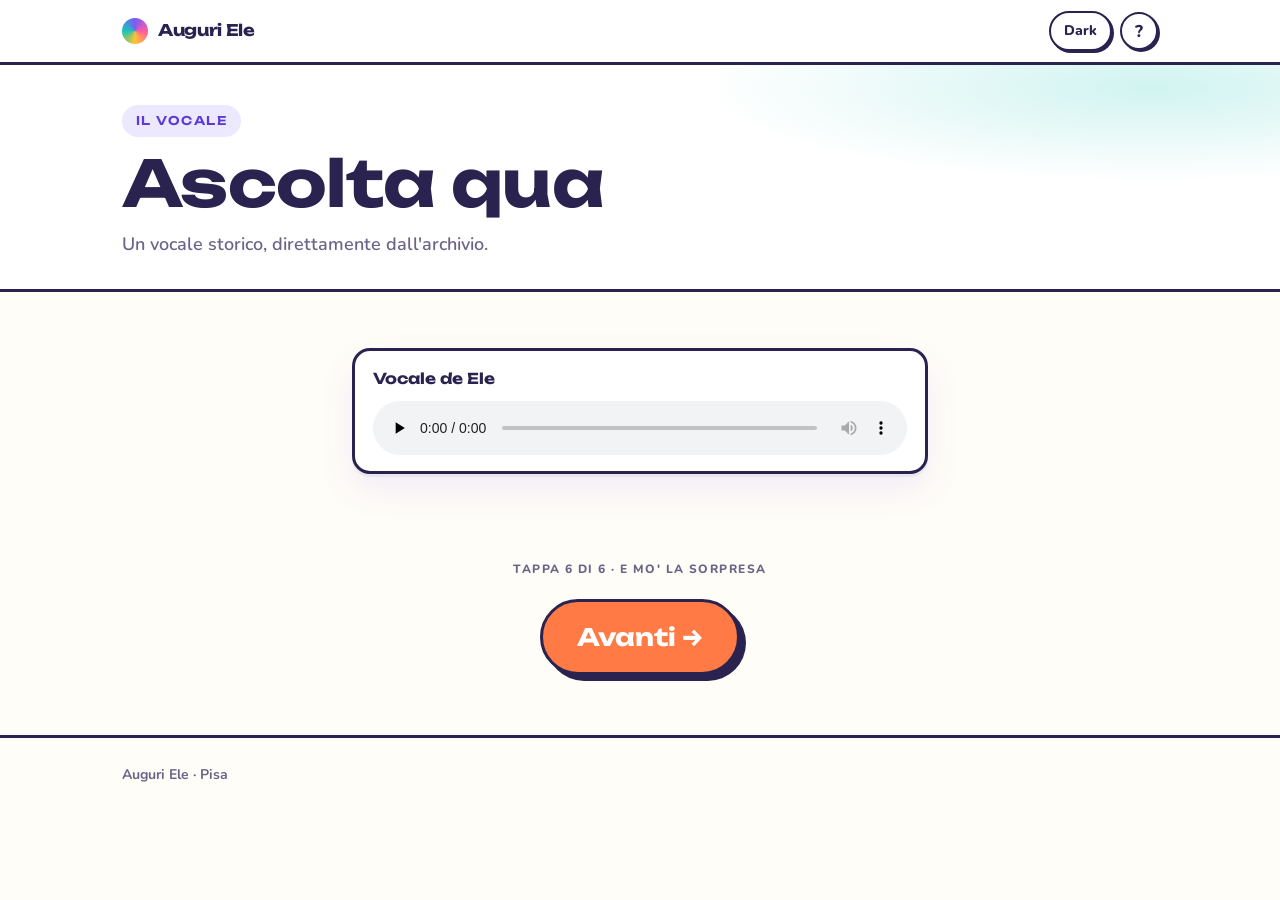
==== audio.html @ d11cbaa3 "Percorso a piu' pagine (foto/video/audio/messaggi) + quiz senza scelte (indizi su Ele) e biglietto f" ====
<!doctype html>
<html lang="it">
<head>
<meta charset="utf-8">
<meta name="viewport" content="width=device-width, initial-scale=1, viewport-fit=cover">
<title>Il vocale</title>
<link rel="preconnect" href="https://fonts.googleapis.com">
<link rel="preconnect" href="https://fonts.gstatic.com" crossorigin>
<link rel="stylesheet" href="https://fonts.googleapis.com/css2?family=Unbounded:wght@400;600;700&family=Nunito:wght@400;600;700;800&display=swap">
<link rel="stylesheet" href="assets/style.css">
</head>
<body>

<header class="topbar"><div class="topbar-in">
  <a class="logo" href="index.html"><span class="dot" aria-hidden="true"></span><b>Auguri Ele</b></a>
</div></header>

<header class="page-hero"><div class="wrap page-hero-in">
  <span class="eyebrow">Il vocale</span>
  <h1>Ascolta qua</h1>
  <p>Un vocale storico, direttamente dall'archivio.</p>
</div></header>

<main>
<section><div class="wrap" style="max-width:620px">
  <div class="audiobox">
    <div class="lab">Vocale de Ele</div>
    <audio controls preload="none" src="assets/foto/audio-01.mp3"></audio>
  </div>
</div></section>

<section style="padding-top:8px"><div class="wrap">
  <div class="step-hint">Tappa 6 di 6 · e mo' la sorpresa</div>
  <div class="next-wrap"><a class="next orange" href="regalo.html">Avanti →</a></div>
</div></section>
</main>

<footer><div class="wrap foot-in">
  <div>Auguri Ele · <span data-site="citta">Pisa</span></div>
</div></footer>

<script src="assets/app.js"></script>
</body>
</html>
---- assets/style.css ----
/* =====================================================================
   AUGURI ELE — stile festa di laurea, colorato e giocoso (tema chiaro)
   ===================================================================== */
:root{
  --bg:#FFFDF7;
  --surface:#FFFFFF;
  --ink:#2A2350;
  --muted:#6C6488;
  --line:#ECE6F6;
  --line-strong:#DAD1EE;
  --violet:#7A5AF8;
  --violet-deep:#5B3AD6;
  --pink:#FF5CA0;
  --pink-deep:#E23C82;
  --yellow:#FFC42E;
  --yellow-deep:#C98A00;
  --teal:#18C7B6;
  --teal-deep:#0E9A8C;
  --orange:#FF7A45;
  --orange-deep:#E85C24;
  --shadow:0 3px 0 rgba(42,35,80,.05),0 16px 34px rgba(122,90,248,.10);
  --shadow-hard:6px 6px 0 var(--ink);
  color-scheme:light;
}
*{box-sizing:border-box}
html,body{margin:0}
html{scroll-behavior:smooth}
body{
  background:var(--bg);color:var(--ink);
  font-family:"Nunito",system-ui,-apple-system,Segoe UI,Roboto,sans-serif;
  font-size:18px;line-height:1.6;-webkit-font-smoothing:antialiased;overflow-x:hidden;
}
img{max-width:100%;display:block}
[hidden]{display:none!important}
a{color:var(--violet-deep)}
h1,h2,h3{font-family:"Unbounded","Nunito",sans-serif;font-weight:700;line-height:1.02;
  text-wrap:balance;margin:0;letter-spacing:-.01em}
.wrap{max-width:1080px;margin:0 auto;padding-inline:22px}
.eyebrow{display:inline-block;font-family:"Unbounded",sans-serif;font-weight:600;font-size:12px;
  letter-spacing:.12em;text-transform:uppercase;color:var(--violet-deep);
  background:color-mix(in srgb,var(--violet) 14%,var(--surface));border-radius:100px;padding:6px 14px}

/* ---------------- NAV ---------------- */
.site-nav{position:sticky;top:env(safe-area-inset-top,0px);z-index:40;background:var(--surface);
  border-bottom:3px solid var(--ink)}
.nav-in{display:flex;align-items:center;justify-content:space-between;gap:14px;
  max-width:1080px;margin:0 auto;padding:11px 22px}
.logo{display:flex;align-items:center;gap:10px;text-decoration:none;color:var(--ink)}
.logo .dot{width:26px;height:26px;border-radius:50%;flex:none;
  background:conic-gradient(var(--violet),var(--pink),var(--yellow),var(--teal),var(--violet))}
.logo b{font-family:"Unbounded",sans-serif;font-weight:700;font-size:16px;letter-spacing:-.02em;white-space:nowrap}
.nav-links{display:flex;align-items:center;gap:4px}
.nav-links a{text-decoration:none;color:var(--muted);font-weight:800;font-size:15px;padding:8px 13px;
  border-radius:100px;white-space:nowrap}
.nav-links a:hover{color:var(--ink);background:var(--bg)}
.nav-links a.active{color:var(--violet-deep);background:color-mix(in srgb,var(--violet) 14%,transparent)}
.burger{display:none;background:var(--surface);border:2px solid var(--ink);border-radius:100px;
  font:inherit;font-weight:800;font-size:14px;padding:7px 14px;cursor:pointer}
@media(max-width:860px){
  .nav-links{position:fixed;inset:0 0 0 auto;width:min(80vw,320px);flex-direction:column;align-items:stretch;
    gap:6px;background:var(--surface);border-left:3px solid var(--ink);
    padding:calc(74px + env(safe-area-inset-top,0px)) 18px 22px;transform:translateX(100%);
    transition:transform .28s ease}
  .nav-links.open{transform:translateX(0)}
  .nav-links a{font-size:18px;padding:12px 14px}
  .burger{display:inline-block}
}
.scrim{position:fixed;inset:0;background:rgba(42,35,80,.4);z-index:35;opacity:0;pointer-events:none;transition:opacity .25s}
.scrim.show{opacity:1;pointer-events:auto}

/* ---------------- topbar (niente menu, solo logo + torna) ---------------- */
.topbar{position:sticky;top:env(safe-area-inset-top,0px);z-index:40;background:var(--surface);border-bottom:3px solid var(--ink)}
.topbar-in{display:flex;align-items:center;justify-content:space-between;gap:14px;max-width:1080px;margin:0 auto;padding:11px 22px}
.back{font-weight:800;text-decoration:none;color:var(--violet-deep);border:2px solid var(--ink);border-radius:100px;
  padding:7px 15px;background:var(--surface);white-space:nowrap;box-shadow:2px 2px 0 var(--ink)}
.back:hover{background:var(--bg)}
.nav-tools{display:flex;gap:8px;align-items:center}
.navtool{background:var(--surface);border:2px solid var(--ink);border-radius:100px;font:inherit;font-weight:800;
  font-size:14px;padding:7px 13px;cursor:pointer;box-shadow:2px 2px 0 var(--ink);color:var(--ink)}
.navtool:hover{background:var(--bg)}
.navtool.round{width:38px;height:38px;padding:0;display:inline-grid;place-items:center;font-size:17px}
.toast{position:fixed;left:50%;bottom:calc(24px + env(safe-area-inset-bottom,0px));
  transform:translateX(-50%) translateY(16px);z-index:80;max-width:min(90vw,460px);background:var(--ink);color:#fff;
  padding:13px 20px;border-radius:14px;font-weight:800;text-align:center;box-shadow:5px 5px 0 rgba(0,0,0,.25);
  opacity:0;transition:opacity .25s,transform .25s;pointer-events:none}
.toast.show{opacity:1;transform:translateX(-50%) translateY(0)}

/* ---------------- HERO ---------------- */
.hero{position:relative;overflow:hidden;border-bottom:3px solid var(--ink);
  background:
    radial-gradient(60% 40% at 15% 10%,color-mix(in srgb,var(--pink) 22%,transparent),transparent 70%),
    radial-gradient(50% 40% at 90% 20%,color-mix(in srgb,var(--teal) 22%,transparent),transparent 70%),
    radial-gradient(60% 50% at 70% 100%,color-mix(in srgb,var(--yellow) 26%,transparent),transparent 70%),
    var(--surface)}
.confetti{position:absolute;inset:0;pointer-events:none}
.confetti i{position:absolute;width:12px;height:12px;border-radius:3px;opacity:.85;transform:rotate(20deg)}
.hero-in{position:relative;text-align:center;padding-block:56px 44px;max-width:900px;margin:0 auto}
.hero h1{font-size:clamp(44px,9.5vw,104px);line-height:.94;margin:18px 0 0}
.hero h1 .row2{display:inline-block}
.hero h1 .name{background:linear-gradient(100deg,var(--violet),var(--pink) 55%,var(--orange));
  -webkit-background-clip:text;background-clip:text;color:transparent}
.hero .sub{max-width:56ch;margin:22px auto 0;color:var(--muted);font-size:clamp(17px,2.4vw,21px);font-weight:600}
.hero .sub b{color:var(--ink)}

/* ---------------- countdown ---------------- */
.countdown{display:flex;gap:12px;justify-content:center;flex-wrap:wrap;margin-top:30px}
.cd-box{background:var(--surface);border:3px solid var(--ink);border-radius:16px;padding:12px 6px;min-width:82px;
  box-shadow:5px 5px 0 var(--ink)}
.cd-box .n{font-family:"Unbounded",sans-serif;font-weight:700;font-size:clamp(26px,6vw,40px);line-height:1;
  font-variant-numeric:tabular-nums}
.cd-box:nth-child(1) .n{color:var(--violet-deep)}
.cd-box:nth-child(2) .n{color:var(--pink-deep)}
.cd-box:nth-child(3) .n{color:var(--teal-deep)}
.cd-box:nth-child(4) .n{color:var(--orange-deep)}
.cd-box .l{font-size:11px;letter-spacing:.1em;text-transform:uppercase;color:var(--muted);font-weight:800;margin-top:7px}
.cd-msg{font-family:"Unbounded",sans-serif;font-weight:700;font-size:clamp(22px,4.2vw,32px);color:var(--pink-deep);margin-top:24px}

/* ---------------- page hero (inner) ---------------- */
.page-hero{border-bottom:3px solid var(--ink);background:
  radial-gradient(50% 60% at 90% 10%,color-mix(in srgb,var(--teal) 20%,transparent),transparent 70%),var(--surface)}
.page-hero-in{padding-block:40px 30px}
.page-hero h1{font-size:clamp(34px,7vw,64px);margin:14px 0 0}
.page-hero p{color:var(--muted);max-width:60ch;margin:14px 0 0;font-weight:600}

/* ---------------- sections ---------------- */
section{padding-block:56px}
section[id]{scroll-margin-top:78px}
.tint-violet{background:color-mix(in srgb,var(--violet) 9%,var(--bg));border-block:3px solid var(--ink)}
.tint-yellow{background:color-mix(in srgb,var(--yellow) 16%,var(--bg));border-block:3px solid var(--ink)}
.tint-teal{background:color-mix(in srgb,var(--teal) 11%,var(--bg));border-block:3px solid var(--ink)}
.tint-pink{background:color-mix(in srgb,var(--pink) 10%,var(--bg));border-block:3px solid var(--ink)}
h2.head{font-size:clamp(28px,5.6vw,48px)}
.lead{color:var(--muted);max-width:62ch;margin:12px 0 30px;font-weight:600}

/* ---------------- nav cards (home) ---------------- */
.cards{display:grid;grid-template-columns:repeat(3,1fr);gap:18px}
@media(max-width:820px){.cards{grid-template-columns:repeat(2,1fr)}}
@media(max-width:520px){.cards{grid-template-columns:1fr}}
.card{display:flex;flex-direction:column;gap:6px;text-decoration:none;color:var(--ink);background:var(--surface);
  border:3px solid var(--ink);border-radius:20px;padding:22px;box-shadow:var(--shadow-hard);
  transition:transform .14s ease,box-shadow .14s ease}
.card:hover{transform:translate(-2px,-2px);box-shadow:9px 9px 0 var(--ink)}
.card .tag{align-self:flex-start;font-family:"Unbounded",sans-serif;font-weight:700;font-size:12px;
  letter-spacing:.06em;text-transform:uppercase;color:#fff;border-radius:100px;padding:5px 12px;margin-bottom:6px}
.card:nth-child(5n+1) .tag{background:var(--violet)}
.card:nth-child(5n+2) .tag{background:var(--pink)}
.card:nth-child(5n+3) .tag{background:var(--teal)}
.card:nth-child(5n+4) .tag{background:var(--orange)}
.card:nth-child(5n+5) .tag{background:var(--violet-deep)}
.card h3{font-size:22px}
.card p{margin:0;color:var(--muted);font-weight:600;font-size:15.5px}
.card .go{margin-top:8px;color:var(--violet-deep);font-weight:800;font-size:14px}

/* ---------------- quirks (Ele in pillole) ---------------- */
.quirks{display:grid;grid-template-columns:repeat(3,1fr);gap:16px}
@media(max-width:820px){.quirks{grid-template-columns:repeat(2,1fr)}}
@media(max-width:520px){.quirks{grid-template-columns:1fr}}
.quirk{background:var(--surface);border:3px solid var(--ink);border-radius:18px;padding:20px;box-shadow:var(--shadow)}
.quirk .k{font-family:"Unbounded",sans-serif;font-weight:700;font-size:12px;letter-spacing:.06em;text-transform:uppercase;
  display:inline-block;color:#fff;border-radius:100px;padding:4px 11px;margin-bottom:12px}
.quirk:nth-child(6n+1) .k{background:var(--violet)}
.quirk:nth-child(6n+2) .k{background:var(--pink)}
.quirk:nth-child(6n+3) .k{background:var(--teal)}
.quirk:nth-child(6n+4) .k{background:var(--orange)}
.quirk:nth-child(6n+5) .k{background:var(--yellow-deep)}
.quirk:nth-child(6n+6) .k{background:var(--violet-deep)}
.quirk p{margin:0;color:var(--ink);font-weight:600;font-size:16px}

/* ---------------- people + drama ---------------- */
.duo{display:grid;grid-template-columns:1fr 1fr;gap:18px}
@media(max-width:720px){.duo{grid-template-columns:1fr}}
.panel{background:var(--surface);border:3px solid var(--ink);border-radius:20px;padding:24px;box-shadow:var(--shadow-hard)}
.panel h3{font-size:22px;margin-bottom:6px}
.panel .sub{color:var(--muted);font-weight:700;font-size:13px;text-transform:uppercase;letter-spacing:.05em;margin-bottom:14px}
.item{padding:13px 0;border-top:2px dashed var(--line-strong)}
.item:first-of-type{border-top:0}
.item .who{font-family:"Unbounded",sans-serif;font-weight:700;font-size:17px}
.item p{margin:6px 0 0;color:var(--muted);font-weight:600;font-size:15.5px}
.badge{display:inline-block;font-size:11px;font-weight:800;letter-spacing:.04em;text-transform:uppercase;
  padding:3px 10px;border-radius:100px;background:var(--yellow);color:var(--ink);margin-left:6px;vertical-align:middle}

/* ---------------- tesi ---------------- */
.tesi{background:var(--surface);border:3px solid var(--ink);border-radius:20px;padding:clamp(22px,4vw,40px);
  box-shadow:var(--shadow-hard)}
.tesi .title-real{font-family:"Unbounded",sans-serif;font-weight:600;font-size:clamp(16px,2.4vw,20px);
  color:var(--violet-deep);line-height:1.3;margin:6px 0 18px}
.tesi p{margin:0 0 12px;font-weight:600}

/* ---------------- indovina il regalo ---------------- */
.gift{background:var(--surface);border:3px solid var(--ink);border-radius:24px;padding:clamp(24px,4vw,44px);
  box-shadow:var(--shadow-hard);text-align:center;max-width:720px;margin:0 auto;position:relative;overflow:hidden}
.gift h2{font-size:clamp(26px,5vw,42px)}
.clues{display:flex;flex-direction:column;gap:10px;margin:22px auto 4px;max-width:520px}
.clue{background:var(--bg);border:2px dashed var(--line-strong);border-radius:14px;padding:12px 16px;
  font-weight:700;color:var(--ink)}
.guesses{display:flex;gap:10px;flex-wrap:wrap;justify-content:center;margin-top:24px}
.guesses button{font:inherit;font-weight:800;font-size:16px;cursor:pointer;padding:12px 20px;border-radius:14px;
  border:3px solid var(--ink);background:var(--surface);color:var(--ink);box-shadow:3px 3px 0 var(--ink);
  transition:transform .1s ease}
.guesses button:hover{transform:translate(-1px,-1px)}
.guesses button:active{transform:translate(2px,2px);box-shadow:1px 1px 0 var(--ink)}
.guesses button.wrong{opacity:.45;text-decoration:line-through;cursor:default}
.guesses button.right{background:var(--teal);color:#fff;border-color:var(--teal)}
.gift-fb{margin-top:20px;font-weight:800;min-height:1.4em;color:var(--muted)}
.reveal{margin-top:8px;opacity:0;max-height:0;overflow:hidden;transition:opacity .4s ease,max-height .5s ease}
.reveal.show{opacity:1;max-height:420px;margin-top:22px}
.reveal .big{font-family:"Unbounded",sans-serif;font-weight:700;font-size:clamp(28px,6vw,50px);line-height:1}
.reveal .big .name{background:linear-gradient(100deg,var(--violet),var(--pink) 55%,var(--orange));
  -webkit-background-clip:text;background-clip:text;color:transparent}
.reveal p{color:var(--muted);font-weight:600;margin:12px auto 0;max-width:44ch}
.egg-bit{position:fixed;top:-24px;z-index:70;width:10px;height:15px;border-radius:2px;pointer-events:none;
  will-change:transform;animation:eggfall linear forwards}
@keyframes eggfall{to{transform:translateY(106vh) rotate(600deg);opacity:.85}}

/* ---------------- masonry (foto + messaggi) ---------------- */
.filters{display:flex;gap:9px;flex-wrap:wrap;margin-bottom:24px}
.filters button{font:inherit;font-weight:800;font-size:14px;cursor:pointer;padding:9px 16px;border-radius:100px;
  border:2px solid var(--ink);background:var(--surface);color:var(--ink)}
.filters button:hover{background:var(--bg)}
.filters button.on{background:var(--violet);color:#fff;border-color:var(--violet)}
.shots{columns:3;column-gap:16px}
@media(max-width:900px){.shots{columns:2}}
@media(max-width:560px){.shots{columns:1}}
.shot{break-inside:avoid;margin-bottom:16px;border-radius:16px;overflow:hidden;border:3px solid var(--ink);
  box-shadow:var(--shadow);cursor:zoom-in;background:var(--surface);transition:transform .14s ease}
.shot:hover{transform:translateY(-2px)}
.shot img{width:100%;display:block}
.shot video{width:100%;display:block;background:#000}
.shot.vid{cursor:default}

/* ---------------- audio ---------------- */
.audiobox{background:var(--surface);border:3px solid var(--ink);border-radius:18px;padding:16px 18px;
  box-shadow:var(--shadow);margin-bottom:22px;display:flex;flex-direction:column;gap:10px}
.audiobox .lab{font-family:"Unbounded",sans-serif;font-weight:700;font-size:15px}
.audiobox audio{width:100%}

/* ---------------- lightbox ---------------- */
.lightbox{position:fixed;inset:0;z-index:60;background:rgba(20,15,40,.92);display:none;align-items:center;justify-content:center;padding:24px}
.lightbox.show{display:flex}
.lightbox img{max-width:92vw;max-height:86vh;border-radius:12px;border:3px solid #fff}
.lightbox .close{position:absolute;top:calc(16px + env(safe-area-inset-top,0px));right:20px;background:#fff;color:#111;
  border:0;border-radius:100px;width:46px;height:46px;font-size:24px;cursor:pointer;font-weight:800}

/* ---------------- finale ---------------- */
.finale{text-align:center;background:var(--surface);border:3px solid var(--ink);border-radius:24px;
  padding:clamp(34px,6vw,72px) 22px;box-shadow:var(--shadow-hard);position:relative;overflow:hidden}
.finale .big{font-size:clamp(38px,9vw,88px);line-height:.95}
.finale .big .name{background:linear-gradient(100deg,var(--violet),var(--pink) 55%,var(--orange));
  -webkit-background-clip:text;background-clip:text;color:transparent}
.finale p{color:var(--muted);max-width:52ch;margin:18px auto 0;font-weight:600}
.finale .sig{margin-top:24px;font-weight:800;color:var(--muted);font-size:14px}

/* ---------------- tasto avanti (percorso) ---------------- */
.next-wrap{display:flex;justify-content:center;padding-block:10px 4px}
.next{display:inline-flex;align-items:center;gap:10px;text-decoration:none;font-family:"Unbounded",sans-serif;
  font-weight:700;font-size:clamp(18px,3vw,24px);color:#fff;background:var(--violet);
  border:3px solid var(--ink);border-radius:100px;padding:16px 34px;box-shadow:6px 6px 0 var(--ink);
  transition:transform .12s ease,box-shadow .12s ease}
.next:hover{transform:translate(-2px,-2px);box-shadow:9px 9px 0 var(--ink);background:var(--violet-deep)}
.next:active{transform:translate(3px,3px);box-shadow:2px 2px 0 var(--ink)}
.next.pink{background:var(--pink)}.next.pink:hover{background:var(--pink-deep)}
.next.teal{background:var(--teal)}.next.teal:hover{background:var(--teal-deep)}
.next.orange{background:var(--orange)}.next.orange:hover{background:var(--orange-deep)}
.step-hint{text-align:center;font-weight:800;font-size:12px;letter-spacing:.12em;text-transform:uppercase;
  color:var(--muted);margin-bottom:10px}

/* ---------------- footer ---------------- */
footer{border-top:3px solid var(--ink);padding-block:26px;color:var(--muted);font-weight:700;font-size:14px}
.foot-in{display:flex;gap:14px;justify-content:space-between;flex-wrap:wrap;align-items:center}
.foot-in a{color:var(--muted);text-decoration:none}
.foot-in a:hover{color:var(--ink)}

:focus-visible{outline:3px solid var(--violet);outline-offset:2px;border-radius:6px}
@media(prefers-reduced-motion:reduce){*{animation:none!important;transition:none!important;scroll-behavior:auto!important}}
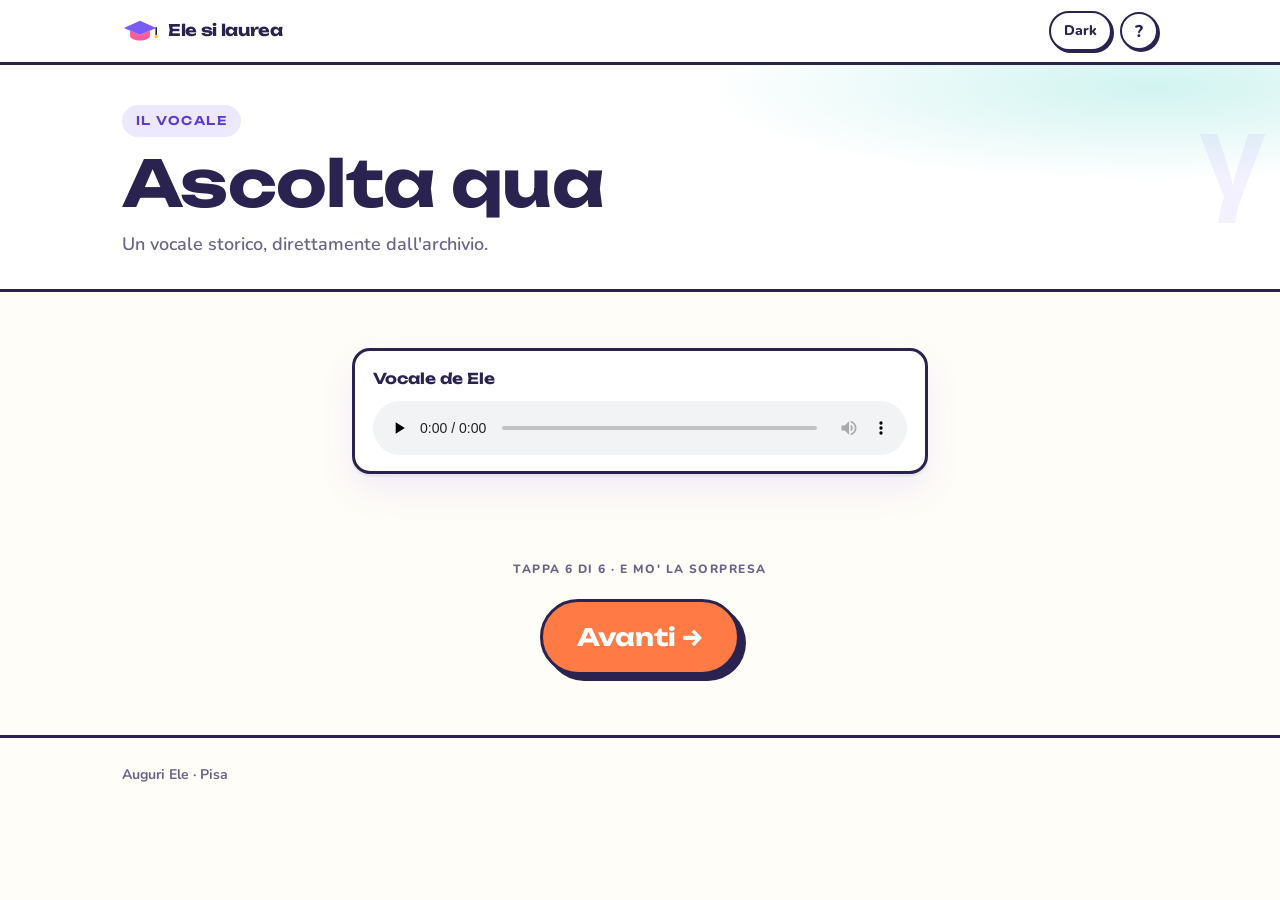
==== commit 9f74dce4: "Logo tocco di laurea, decori fisica (lambda/gamma/integrali), foto divise per tema con didascalie ro" ====
--- a/audio.html
+++ b/audio.html
@@ -12,7 +12,7 @@
 <body>
 
 <header class="topbar"><div class="topbar-in">
-  <a class="logo" href="index.html"><span class="dot" aria-hidden="true"></span><b>Auguri Ele</b></a>
+  <a class="logo" href="index.html"><svg class="cap" viewBox="0 0 40 30" aria-hidden="true"><polygon points="20,3 38,11 20,19 2,11" fill="#7A5AF8"/><path d="M9 14v6c0 2.8 5 5 11 5s11-2.2 11-5v-6l-11 4.8L9 14Z" fill="#FF5CA0"/><path d="M38 11v8" stroke="#2A2350" stroke-width="1.8" fill="none" stroke-linecap="round"/><circle cx="38" cy="20.5" r="2" fill="#FFC42E"/></svg><b>Ele si laurea</b></a>
 </div></header>
 
 <header class="page-hero"><div class="wrap page-hero-in">
--- a/assets/style.css
+++ b/assets/style.css
@@ -46,8 +46,7 @@
 .nav-in{display:flex;align-items:center;justify-content:space-between;gap:14px;
   max-width:1080px;margin:0 auto;padding:11px 22px}
 .logo{display:flex;align-items:center;gap:10px;text-decoration:none;color:var(--ink)}
-.logo .dot{width:26px;height:26px;border-radius:50%;flex:none;
-  background:conic-gradient(var(--violet),var(--pink),var(--yellow),var(--teal),var(--violet))}
+.logo .cap{width:36px;height:auto;flex:none;display:block}
 .logo b{font-family:"Unbounded",sans-serif;font-weight:700;font-size:16px;letter-spacing:-.02em;white-space:nowrap}
 .nav-links{display:flex;align-items:center;gap:4px}
 .nav-links a{text-decoration:none;color:var(--muted);font-weight:800;font-size:15px;padding:8px 13px;
@@ -227,6 +226,17 @@
 .shot img{width:100%;display:block}
 .shot video{width:100%;display:block;background:#000}
 .shot.vid{cursor:default}
+.shot .scap{padding:11px 14px;font-family:"Unbounded",sans-serif;font-weight:600;font-size:14.5px;color:var(--ink)}
+.grid{display:flex;flex-wrap:wrap;gap:16px;justify-content:center}
+.grid .shot{flex:1 1 240px;max-width:330px;margin:0}
+
+/* ---------------- decori fisica medica (solo grafica) ---------------- */
+.sci{position:absolute;inset:0;pointer-events:none;overflow:hidden}
+.sci span{position:absolute;font-family:"Unbounded",sans-serif;font-weight:700;color:var(--violet);
+  opacity:.12;line-height:1}
+.page-hero{position:relative;overflow:hidden}
+.page-hero::after{content:"γ";position:absolute;right:14px;top:-8px;font-family:"Unbounded",sans-serif;
+  font-weight:700;font-size:120px;color:var(--violet);opacity:.08;pointer-events:none}
 
 /* ---------------- audio ---------------- */
 .audiobox{background:var(--surface);border:3px solid var(--ink);border-radius:18px;padding:16px 18px;
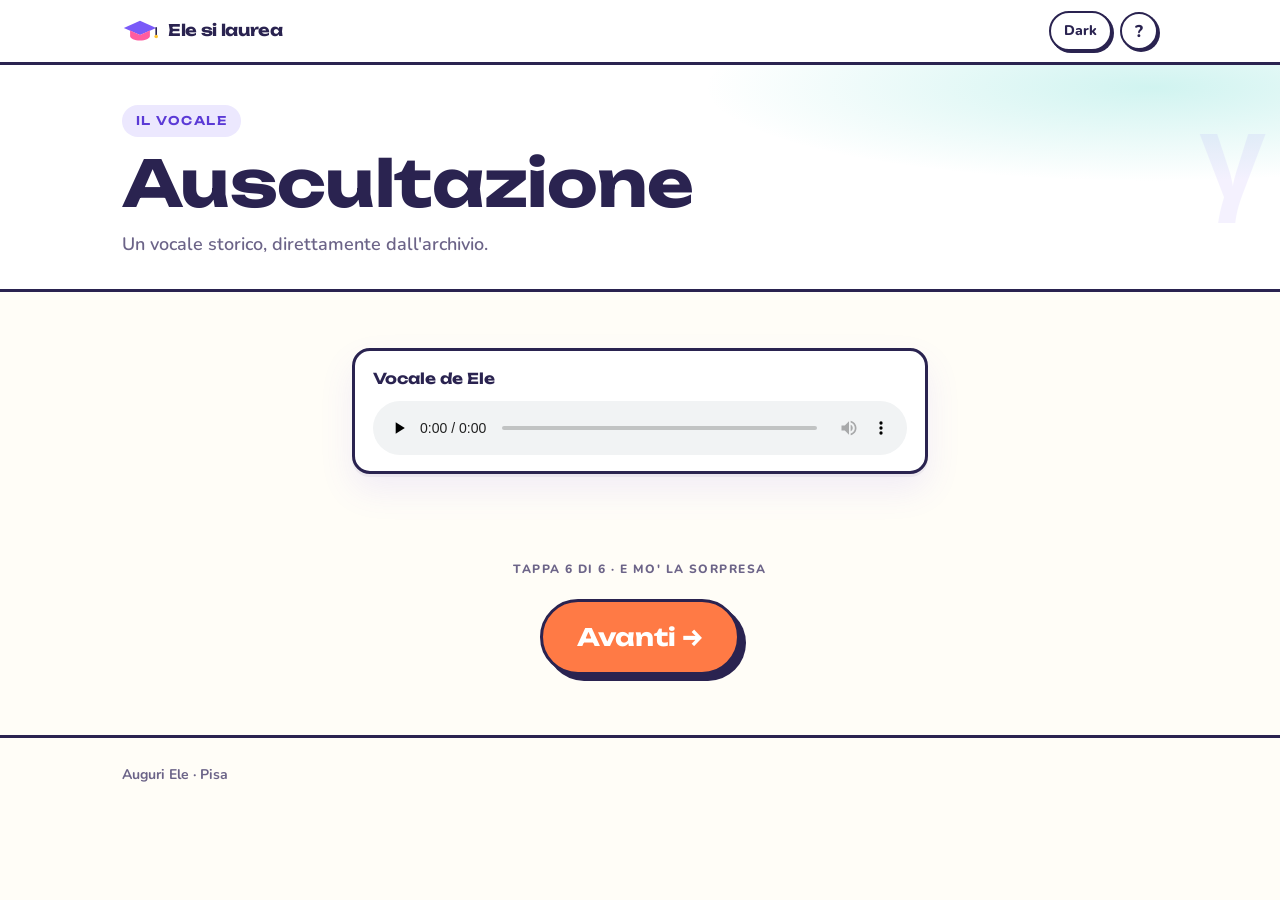
==== commit 3da90215: "Rimessi i titoli medici alle pagine: Anamnesi, Radiografie, Ecografie, Auscultazione, Referti, Progn" ====
--- a/audio.html
+++ b/audio.html
@@ -17,7 +17,7 @@
 
 <header class="page-hero"><div class="wrap page-hero-in">
   <span class="eyebrow">Il vocale</span>
-  <h1>Ascolta qua</h1>
+  <h1>Auscultazione</h1>
   <p>Un vocale storico, direttamente dall'archivio.</p>
 </div></header>
 
